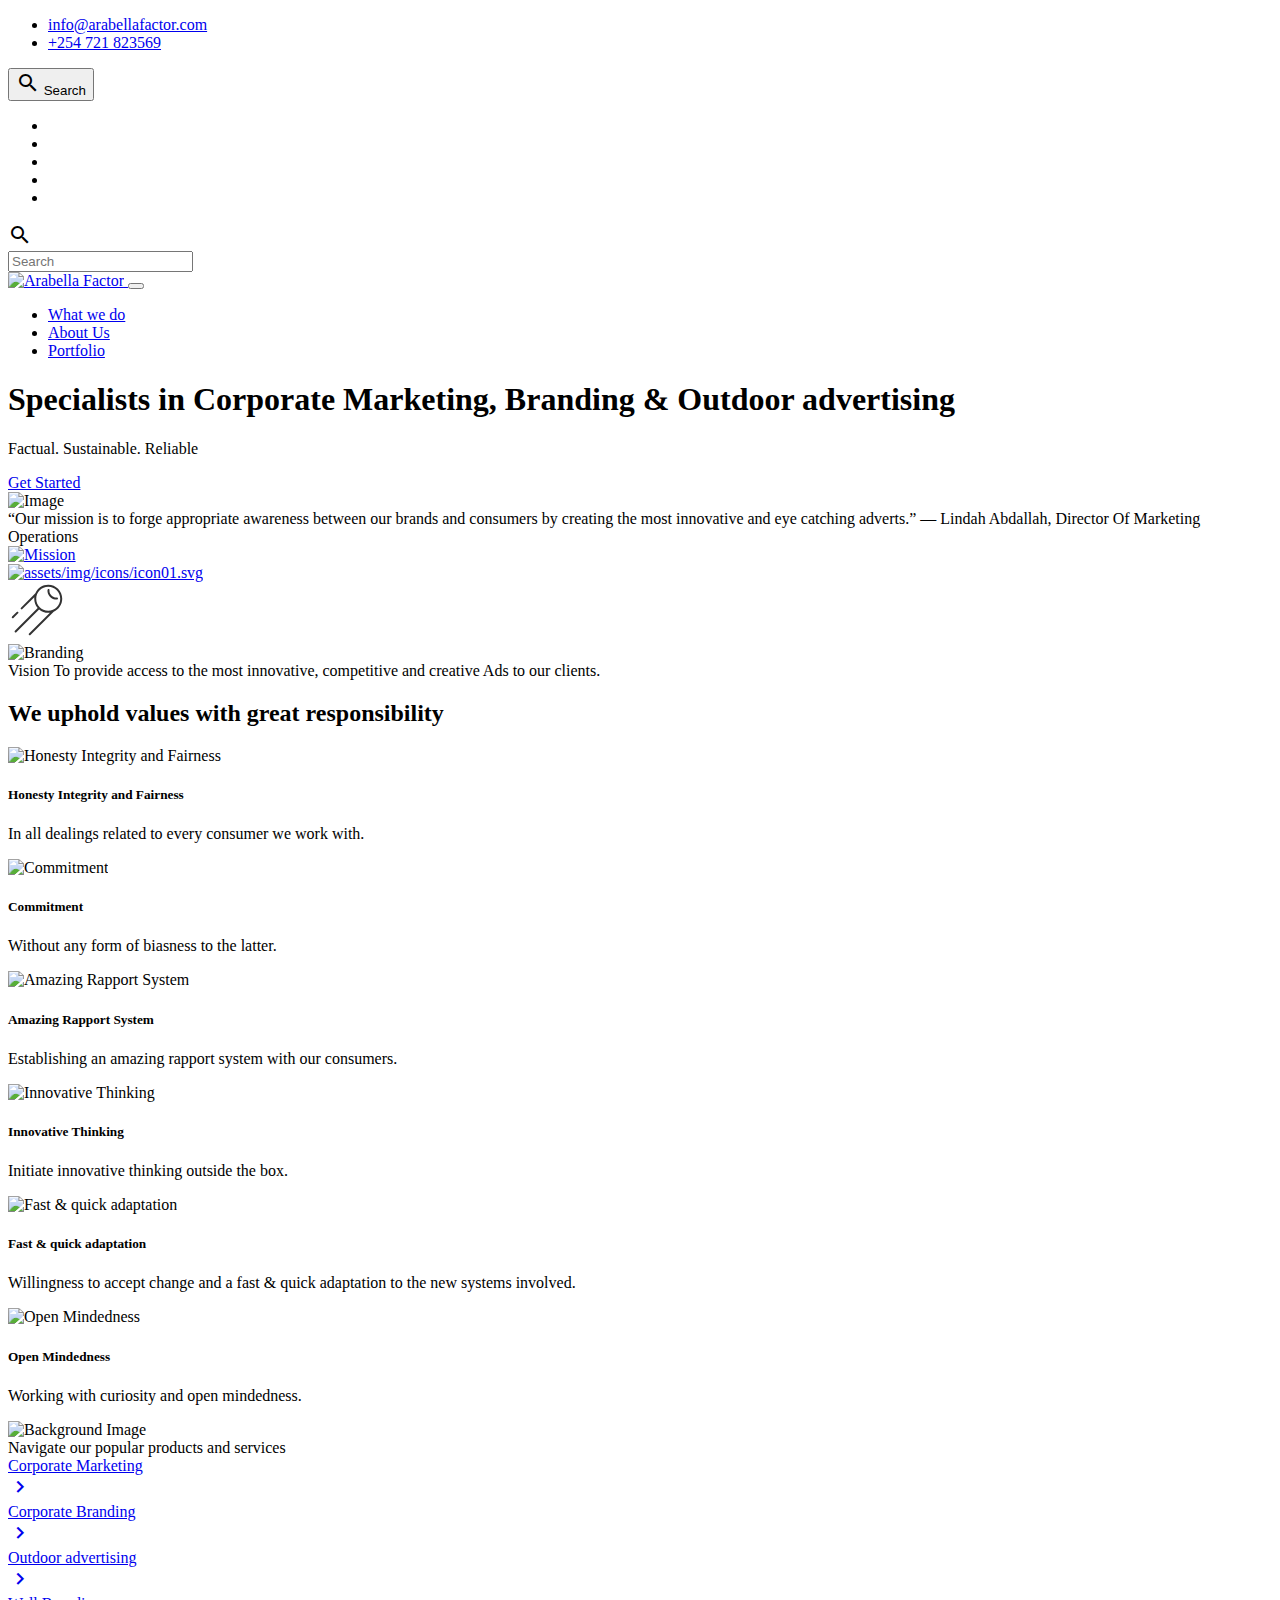
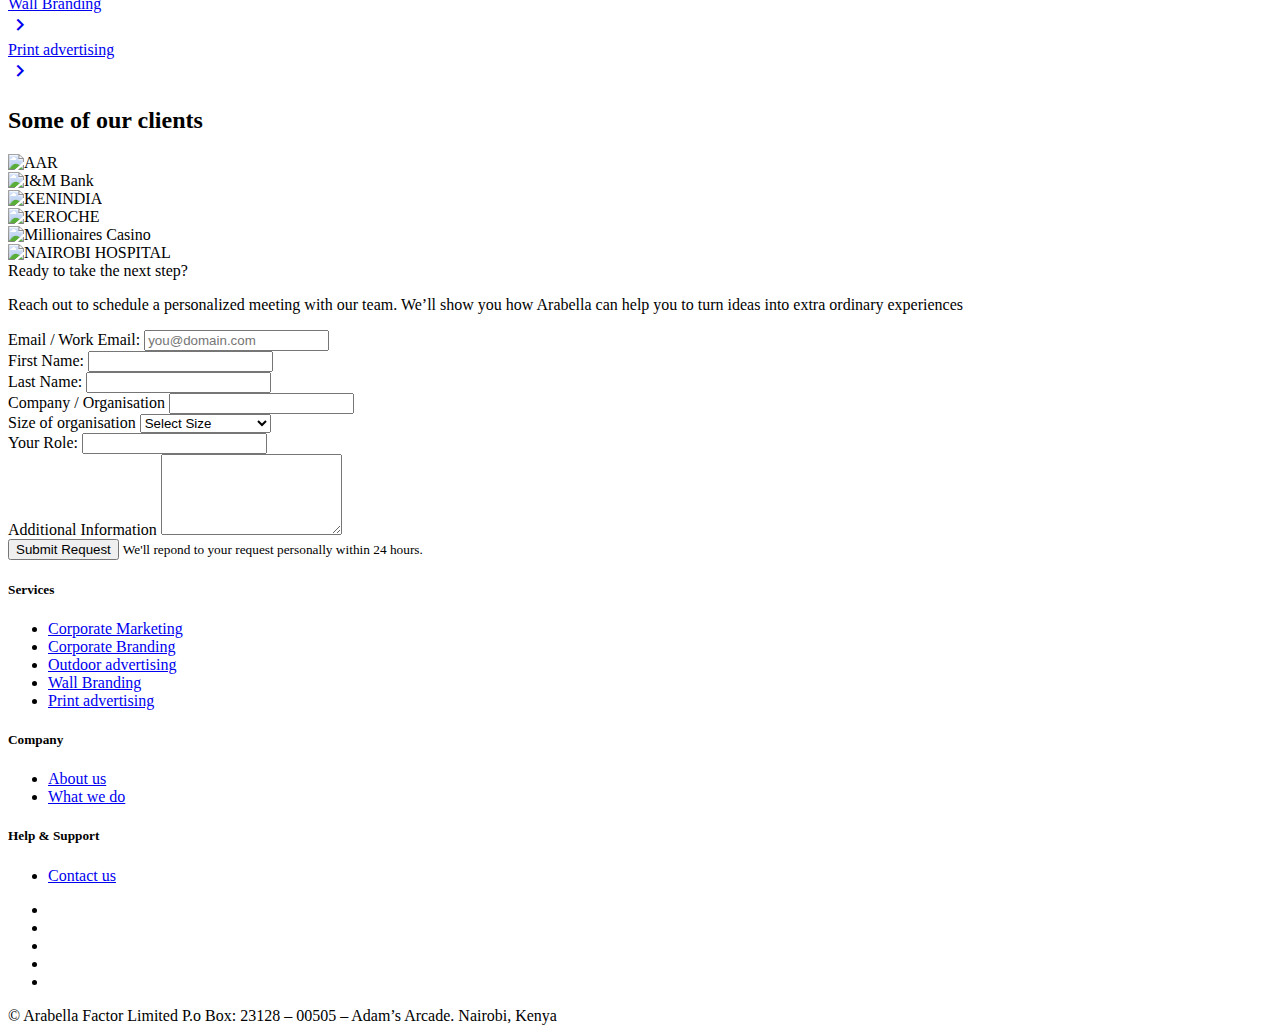
==== index.html @ 02f0a41f "Add files via upload" ====
<!DOCTYPE html>
<html lang="en">
<meta http-equiv="content-type" content="text/html;charset=utf-8" />
<head>

    <!-- Global site tag (gtag.js) - Google Analytics -->
    <script async src="https://www.googletagmanager.com/gtag/js?id=UA-52115242-15"></script>
    <script>
      window.dataLayer = window.dataLayer || [];

      function gtag()
      {
        dataLayer.push(arguments);
      }
      gtag('js', new Date());
      gtag('config', 'UA-52115242-15');
    </script>

    <meta charset="utf-8">
    <title>Arabella Factor Limited</title>
    <meta name="viewport" content="width=device-width, initial-scale=1.0">
    <meta name="description" content="A corporate Bootstrap theme by Medium Rare">
    <link href="https://fonts.googleapis.com/icon?family=Material+Icons" rel="stylesheet">
    <link rel="preconnect" href="https://fonts.googleapis.com">
<link rel="preconnect" href="https://fonts.gstatic.com" crossorigin>
<link href="https://fonts.googleapis.com/css2?family=David+Libre:wght@400;500;700&display=swap" rel="stylesheet">  <link href="assets/css/theme.css" rel="stylesheet" type="text/css" media="all">
    <link href="assets/css/custom.css" rel="stylesheet" type="text/css" media="all">

  </head>
  <body>
    <nav class="navbar navbar-expand-lg navbar-dark bg-dark py-0">
        <div class="container">
          <div class="collapse navbar-collapse navMenu justify-content-between">
            <div class="d-flex justify-content-end justify-content-lg-start pt-1 pt-lg-0">
           
                
              </div>
            </div>
            <div class="py-1 d-flex align-items-center justify-content-end">
              <ul class="navbar-nav d-flex flex-row">
                <li class="nav-item">
                  <a href="#" class="text-small nav-link px-2">info@arabellafactor.com</a>
                </li>
                <li class="nav-item">
                    <a href="#" class="text-small nav-link px-2">+254 721 823569</a>
                  </li>
                
              </ul>
              <button class="btn btn-sm mr-2" data-toggle="collapse" data-target="#searchCollapse"><i class="material-icons">search</i> Search</button>
              <ul class="list-social-links d-flex mb-lg-0">
                <li class="text-white"><a href="#"><i class="socicon-facebook"></i></a></li>
                <li class="text-white"><a href="#"><i class="socicon-twitter"></i></a></li>
                <li class="text-white"><a href="#"><i class="socicon-youtube"></i></a></li>
                <li class="text-white"><a href="#"><i class="socicon-linkedin"></i></a></li>
                <li class="text-white"><a href="#"><i class="socicon-instagram"></i></a></li>
              </ul>
            </div>
          </div>
        </div>
      </nav>
      <div id="searchCollapse" class="bg-dark collapse">
        <div class="container px-3 px-sm-0 px-lg-2">
          <div class="input-group input-group-lg pb-2">
            <div class="input-group-prepend">
              <span class="input-group-text" id="navSearch">
                <i class="material-icons">search</i>
              </span>
            </div>
            <input type="search" class="form-control" placeholder="Search" aria-label="Search">
          </div>
        </div>
      </div>
      <nav class="navbar navbar-expand-lg navbar-light bg-white sticky-top">
        <div class="container">
          <a class="navbar-brand" href="index.html">
            <img alt="Arabella Factor" src="assets/img/logo/logo.jpeg" class="logo">
          </a>
          <button class="navbar-toggler" type="button" data-toggle="collapse" data-target=".navMenu" aria-expanded="false" aria-label="Toggle navigation">
            <span class="navbar-toggler-icon"></span>
          </button>
  
          <div class="collapse navbar-collapse justify-content-end navMenu">
  
            <ul class="navbar-nav">
  
              <li class="nav-item">
                <a class="nav-link h5" href="our-services.html">What we do</a>
              </li>
              <li class="nav-item">
                <a class="nav-link h5" href="about-us.html">About Us</a>
              </li>
              <li class="nav-item">
                <a class="nav-link h5" href="portfolio.html">Portfolio</a>
              </li>
  
            </ul>
          </div>
        </div>
      </nav>
      <section class="front-banner bg-gradient height-lg-80">
      <div class="container">
          <div class="row justify-content-around align-items-center">
            <div class="col-md-6 mb-3 mb-md-0">
              <h1 class="text-white display-3">
                Specialists in Corporate Marketing, Branding & Outdoor
                advertising
              </h1>
              <p class="lead text-white">Factual. Sustainable. Reliable</p>
              <a href="#contact-form" class="btn btn-lg btn-success">Get Started</a>
            </div>
            <div class="col-md-5 col-xl-5">
         
              <img src="assets/img/frontpage/Banner.png" alt="Image" class="pt-md-5 pt-lg-0">
            </div>
          </div>
        </div>
      </section>

      
           
 
        <section>
          <div class="container">
            <div class="row">
              <div class="col align-self-center mb-3 mb-lg-0">
                <div class="pr-lg-4">
                  <span class="d-block h2">&#x201C;Our mission is to forge appropriate awareness between our brands and consumers by creating the most innovative and eye catching adverts.&#x201D;</span>
                  <span>&#x2014; Lindah Abdallah, Director Of Marketing Operations</span>
                </div>
              </div>
              <div class="col-lg-7">
                <div class="row">
                  <div class="col-md-7 d-lg-flex">
        <a href="#" class="card hover-effect">
          <img class="card-img flex-lg-grow-1" src="assets/img/frontpage/stairs.jpg" alt="Mission" />
         
        </a> 
                  </div>
                  <div class="col-md-5 d-md-flex">
                    <div class="row flex-md-fill">
                      <div class="col-6 col-md-12 d-flex">
        <a href="#" class="card text-center hover-effect flex-fill">
            <div class="card-body d-flex flex-column align-items-center justify-content-center py-2">
                <img src="assets/img/icons/gpp_good_black_24dp.svg"  class="icon mt-2 mb-3 icon-lg" alt="assets/img/icons/icon01.svg">
               
            </div>
        </a> 
                      </div>
                      <div class="col-6 col-md-12 d-flex">
        <a href="#" class="card text-center flex-fill bg-dark hover-effect">
            <div class="card-body d-flex flex-column align-items-center justify-content-center py-2">
              <svg width="58" height="58" viewBox="0 0 58 58" fill="none" xmlns="http://www.w3.org/2000/svg" class="icon mt-2 mb-3 icon-lg text-white">
                <path d="M9.18047 22.892L23.5845 8.489C25.7245 3.497 30.6825 -2.13623e-07 36.4575 -2.13623e-07C44.1895 -2.13623e-07 50.4575 6.268 50.4575 14C50.4575 19.775 46.9605 24.734 41.9685 26.873L18.6835 50.161C18.4946 50.3466 18.2405 50.4509 17.9756 50.4515C17.7107 50.452 17.4562 50.3488 17.2665 50.164C17.1728 50.0711 17.0984 49.9606 17.0478 49.8388C16.9971 49.717 16.9712 49.5863 16.9715 49.4544C16.9718 49.3224 16.9983 49.1919 17.0494 49.0703C17.1006 48.9487 17.1754 48.8385 17.2695 48.746L38.1115 27.904C37.5695 27.968 37.0175 28.001 36.4585 28.001C33.0902 28.0058 29.834 26.7913 27.2915 24.582L4.54147 47.332C4.35265 47.5181 4.0984 47.6227 3.83329 47.6235C3.56818 47.6242 3.31334 47.521 3.12347 47.336C3.02982 47.2431 2.95557 47.1325 2.90502 47.0106C2.85446 46.8888 2.82862 46.7581 2.829 46.6262C2.82937 46.4942 2.85594 46.3637 2.90718 46.2421C2.95842 46.1206 3.0333 46.0104 3.12747 45.918L25.8775 23.168C23.6682 20.6255 22.4537 17.3693 22.4585 14.001C22.4585 13.441 22.4915 12.891 22.5555 12.348L10.5955 24.308C10.2125 24.69 9.57447 24.673 9.19547 24.294C9.10203 24.2033 9.02749 24.095 8.97616 23.9754C8.92483 23.8557 8.89774 23.7271 8.89643 23.5969C8.89513 23.4667 8.91965 23.3376 8.96858 23.2169C9.0175 23.0963 9.08986 22.9865 9.18147 22.894L9.18047 22.892ZM0.297471 31.775L4.94447 27.128C5.13329 26.9411 5.38786 26.8357 5.65354 26.8344C5.91922 26.833 6.17482 26.936 6.36547 27.121C6.46019 27.2137 6.53533 27.3244 6.58645 27.4467C6.63757 27.569 6.66362 27.7003 6.66306 27.8328C6.6625 27.9653 6.63534 28.0963 6.58319 28.2182C6.53105 28.34 6.45497 28.4501 6.35947 28.542L1.71247 33.189C1.52352 33.3749 1.26919 33.4794 1.00408 33.48C0.738978 33.4805 0.484213 33.3772 0.294471 33.192C0.200908 33.0992 0.126704 32.9887 0.0761559 32.867C0.0256081 32.7452 -0.000275903 32.6147 3.14633e-06 32.4829C0.000282196 32.3511 0.0267182 32.2206 0.077781 32.0991C0.128844 31.9776 0.203516 31.8674 0.297471 31.775V31.775ZM24.4575 14C24.4575 20.627 29.8305 26 36.4575 26C43.0845 26 48.4575 20.627 48.4575 14C48.4575 7.373 43.0845 2 36.4575 2C29.8305 2 24.4575 7.373 24.4575 14V14ZM35.8005 4.959C35.8323 4.83155 35.8888 4.71161 35.967 4.60603C36.0451 4.50044 36.1433 4.41128 36.2558 4.34363C36.3684 4.27599 36.4932 4.23118 36.6232 4.21177C36.7531 4.19235 36.8855 4.19872 37.013 4.2305C37.1404 4.26228 37.2604 4.31885 37.3659 4.39698C37.4715 4.47512 37.5607 4.57328 37.6283 4.68587C37.696 4.79846 37.7408 4.92328 37.7602 5.05318C37.7796 5.18309 37.7733 5.31555 37.7415 5.443C37.6725 5.718 37.6305 6.276 37.7455 7.013C37.9435 8.276 38.5585 9.534 39.7415 10.716C40.9235 11.899 42.1815 12.514 43.4455 12.712C44.1815 12.827 44.7395 12.785 45.0145 12.716C45.2693 12.6587 45.5365 12.7033 45.7588 12.8404C45.9812 12.9775 46.141 13.1961 46.2043 13.4495C46.2675 13.703 46.2291 13.9711 46.0972 14.1966C45.9653 14.422 45.7504 14.5869 45.4985 14.656C44.9815 14.786 44.1605 14.849 43.1355 14.688C41.4645 14.426 39.8165 13.62 38.3265 12.131C36.8365 10.641 36.0315 8.993 35.7695 7.322C35.6095 6.297 35.6715 5.476 35.8005 4.959V4.959Z" transform="translate(3.77661 2.79907)" fill="#333333" />
              </svg>
            </div>
        </a> 
                      </div>
                    </div>
                  </div>
                </div>
              </div>
            </div>
          </div>
        </section>
        <section class="bg-white">
          <div class="container">
            <div class="row justify-content-around align-items-center">
              <div class="col-sm-6 col-lg-4 mb-3 mb-sm-0">
                <img class="rounded" src="assets/img/frontpage/branding.jpg" alt="Branding">
              </div>
              <div class="col-sm-6 col-lg-5">
                <span class="h2">Vision</span>
                <span class="h2 d-block mt-3 mt-md-4">To provide access to the most innovative, competitive and creative Ads to our clients.</span>
              </div>
            </div>
          </div>
        </section>

        <section>
          <div class="container">
            <div class="row justify-content-center text-center">
              <div class="col-lg-10 col-xl-9">
                <h2 class="mb-3 display-4">
                  We uphold values with great responsibility
                </h2>
              </div>
              <div class="col-12 col-md-4 d-md-flex mb-4 mb-md-0">
                <div class="text-center">
                  <img src="assets/img/icons/recommend_black_24dp.svg" alt="Honesty Integrity and Fairness" class="icon mt-2 mb-3">
                  <div>
                    <h5 class="mb-1 mt-2">Honesty Integrity and Fairness</h5>
                    <p>In all dealings related to every consumer we work with.</p>
                  </div>
                </div>
              </div>
              <div class="col-12 col-md-4 d-md-flex mb-4 mb-md-0">
                <div class="text-center">
                  <img src="assets/img/icons/work_black_24dp.svg" alt="Commitment" class="icon mt-2 mb-3">
                  <div>
                    <h5 class="mb-1 mt-2">Commitment</h5>
                    <p>Without any form of biasness to the latter.</p>
                  </div>
                </div>
              </div>
              <div class="col-12 col-md-4 d-md-flex mb-4 mb-md-0">
                <div class="text-center">
                  <img src="assets/img/icons/gpp_good_black_24dp.svg" alt="Amazing Rapport System" class="icon mt-2 mb-3">
                  <div>
                    <h5 class="mb-1 mt-2">Amazing Rapport System</h5>
                    <p>Establishing an amazing rapport system with our consumers.</p>
        
                  </div>
                </div>
              </div>
              <div class="col-12 col-md-4 d-md-flex mb-4 mb-md-0">
                <div class="text-center">
                  <img src="assets/img/icons/emoji_objects_black_24dp.svg" alt="Innovative Thinking" class="icon mt-2 mb-3">
                  <div>
                    <h5 class="mb-1 mt-2">Innovative Thinking</h5>
                    <p>Initiate innovative thinking outside the box.</p>
        
                  </div>
                </div>
              </div>
              <div class="col-12 col-md-4 d-md-flex mb-4 mb-md-0">
                <div class="text-center">
                  <img src="assets/img/icons/bolt_black_24dp.svg" alt="Fast & quick adaptation" class="icon mt-2 mb-3">
                  <div>
                    <h5 class="mb-1 mt-2">Fast & quick adaptation</h5>
                    <p>Willingness to accept change and a fast & quick adaptation to the new systems involved.</p>
        
                  </div>
                </div>
              </div>
              <div class="col-12 col-md-4 d-md-flex mb-4 mb-md-0">
                <div class="text-center">
                  <img src="assets/img/icons/psychology_black_24dp.svg" alt="Open Mindedness" class="icon mt-2 mb-3">
                  <div>
                    <h5 class="mb-1 mt-2">Open Mindedness</h5>
                    <p>Working with curiosity and open mindedness.</p>
        
                  </div>
                </div>
              </div>
            </div>
          </div>
        </section>

        <section>
          <img class="bg-image" src="assets/img/portfolio/The Standard.jpg" alt="Background Image">
          <div class="container">
            <div class="row">
              <div class="col-lg-4 d-flex mb-3 mb-lg-0">
                <div class="row">
                  <div class="col-md-6 col-lg-12">
                    <span class="h2 d-block mb-lg-3 text-dark">Navigate our popular products and services</span>
                  </div>
                  <div class="d-flex col-md-6 col-lg-12 mb-2 mb-md-0 align-items-end">
                    <div class="list-group flex-fill"> <a href="our-services.html#corporate-marketing" class="list-group-item list-group-item-action d-flex justify-content-between align-items-center mb-lg-0">
                <div class="d-flex align-items-center">
                    <span class="mb-0 text-dark py-1 font-weight-bold">Corporate Marketing</span>
                </div>
                <i class="material-icons d-block">keyboard_arrow_right</i>
            </a>
         <a href="our-services.html#corporate-branding" class="list-group-item list-group-item-action d-flex justify-content-between align-items-center mb-lg-0">
                <div class="d-flex align-items-center">
                    <span class="mb-0 text-dark py-1 font-weight-bold">Corporate Branding</span>
                </div>
                <i class="material-icons d-block">keyboard_arrow_right</i>
            </a>
         <a href="our-services.html#outside-advertising" class="list-group-item list-group-item-action d-flex justify-content-between align-items-center mb-lg-0">
                <div class="d-flex align-items-center">
                    <span class="mb-0 text-dark py-1 font-weight-bold">Outdoor advertising </span>
                </div>
                <i class="material-icons d-block">keyboard_arrow_right</i>
            </a>
         <a href="our-services.html#wall-branding" class="list-group-item list-group-item-action d-flex justify-content-between align-items-center mb-lg-0">
                <div class="d-flex align-items-center">
                    <span class="mb-0 text-dark py-1 font-weight-bold">Wall Branding</span>
                </div>
                <i class="material-icons d-block">keyboard_arrow_right</i>
            </a>
         <a href="print-advertising" class="list-group-item list-group-item-action d-flex justify-content-between align-items-center mb-lg-0">
                <div class="d-flex align-items-center">
                    <span class="mb-0 text-dark py-1 font-weight-bold">Print advertising</span>
                </div>
                <i class="material-icons d-block">keyboard_arrow_right</i>
            </a>
        
                    </div>
                  </div>
                </div>
              </div>
            </div>
          </div>
        </section>

        <section class="bg-white">
      <div class="container">
        <div class="row mb-4 text-center">
          <div class="col">
            <h2 class="d-block">Some of our clients</h2>
          </div>
        </div>
        <div class="row">
          <div class="col-6 col-lg col-md-2 mb-4 mb-sm-0 d-flex justify-content-center">
          <img class="icon icon-lg-r text-dark" src="assets/img/frontpage/client-logos/AAR HOSPITAL LOGO.png" alt="AAR">
          </div>
          <div class="col-6 col-lg col-md-2 mb-4 mb-sm-0 d-flex justify-content-center">
            <img class="icon icon-lg-r text-dark" src="assets/img/frontpage/client-logos/i&m.png" alt="I&M Bank">

          </div>
          <div class="col-6 col-lg col-md-2 mb-4 mb-sm-0 d-flex justify-content-center">
            <img class="icon icon-lg-r text-dark" src="assets/img/frontpage/client-logos/KENINDIA LOGO 2021 2.png" alt="KENINDIA">

          </div>
          <div class="col-6 col-lg col-md-2 mb-4 mb-sm-0 d-flex justify-content-center">
            <img class="icon icon-lg-r text-dark" src="assets/img/frontpage/client-logos/KEROCHE  LOGO.png" alt="KEROCHE">

          </div>
          <div class="col-6 col-lg col-md-2 mb-4 mb-sm-0 d-flex justify-content-center">
            <img class="icon icon-lg-r text-dark" src="assets/img/frontpage/client-logos/Millionaire’s casino.jpeg" alt="Millionaires Casino">

          </div>
          <div class="col-6 col-lg col-md-2 mb-4 mb-sm-0 d-flex justify-content-center">
            <img class="icon icon-lg-r text-dark" src="assets/img/frontpage/client-logos/NAIROBI HOSPITAL LOGO.png" alt="NAIROBI HOSPITAL">

          </div>
        </div>

      </div>
    </section>
    <section id="contact-form">
      <div class="container">
        <div class="row mb-4 text-center">
          <div class="col">
            <span class="h2">Ready to take the next step?</span>
            <p class="lead">Reach out to schedule a personalized meeting with our team. We’ll show you how Arabella can help you to turn ideas into extra ordinary experiences</p>
          </div>
        </div>
        <div class="row justify-content-center">
          <div class="col-xl-7 col-lg-8">
            <form>
              <div class="row">
                <div class="col">
                  <div class="form-group">
                    <label for="rich-form-1-email">Email / Work Email:</label>
                    <input id="rich-form-1-email" type="email" class="form-control" placeholder="you@domain.com" name="email">
                  </div>
                </div>
              </div>
              <div class="row">
                <div class="col-sm-6">
                  <div class="form-group">
                    <label for="rich-form-1-first">First Name:</label>
                    <input id="rich-form-1-first" type="text" class="form-control" name="first-name">
                  </div>
                </div>
                <div class="col-sm-6">
                  <div class="form-group">
                    <label for="rich-form-1-last">Last Name:</label>
                    <input id="rich-form-1-last" type="text" class="form-control" name="last-name">
                  </div>
                </div>
              </div>
              <div class="row">
                <div class="col">
                  <div class="form-group">
                    <label for="rich-form-1-org">Company / Organisation</label>
                    <input class="form-control" id="rich-form-1-org" type="text" name="org">
                  </div>
                </div>
              </div>
              <div class="row">
                <div class="col-sm-6">
                  <div class="form-group">
                    <label for="rich-form-1-select">Size of organisation</label>
                    <select class="custom-select form-control" id="rich-form-1-select">
                      <option selected>Select Size</option>
                      <option value="1">0 - 10 Members</option>
                      <option value="2">10 - 100 Members</option>
                      <option value="3">100+ Members</option>
                    </select>
                  </div>
                </div>
                <div class="col-sm-6">
                  <div class="form-group">
                    <label for="rich-form-1-role">Your Role:</label>
                    <input id="rich-form-1-role" name="role" type="text" class="form-control">
                  </div>
                </div>
              </div>
              <div class="row">
                <div class="col">
                  <div class="form-group">
                    <label for="rich-form-1-text">Additional Information</label>
                    <textarea name="text" id="rich-form-1-text" rows="5" class="form-control"></textarea>
                  </div>
                </div>
              </div>
              <div class="row">
                <div class="col">
                  <button class="btn btn-success btn-lg btn-block mb-1" type="submit">Submit Request</button>
                  <small>We&apos;ll repond to your request personally within 24 hours.</small>
                </div>
              </div>
            </form>
          </div>
        </div>
      </div>
    </section>
    
    <footer class="spacer-y-3 bg-dark-shade">
      <div class="container">
        <div class="row">
              
          <div class="col-6 col-md-3 mb-3 mb-md-0">
            
            <h5 class="text-white">Services</h5>
            <ul class="list-unstyled">
              <li class="py-0 py-md-1"><a href="our-services.html#corporate-marketing" class="text-white">Corporate Marketing</a>
              </li>
              <li class="py-0 py-md-1"><a href="our-services.html#corporate-branding" class="text-white">Corporate Branding</a>
              </li>
              <li class="py-0 py-md-1"><a href="our-services.html#outdoor-advertising" class="text-white">Outdoor advertising</a>
              </li>
              <li class="py-0 py-md-1"><a href="our-services.html#wall-branding" class="text-white">Wall Branding</a>
              </li>
              <li class="py-0 py-md-1"><a href="our-services.html#print-advertising" class="text-white">Print advertising</a>
              </li>
            </ul>
          </div>
          <div class="col-6 col-md-3 mb-3 mb-md-0">
            <h5 class="text-white">Company</h5>
            <ul class="list-unstyled">
              <li class="py-0 py-md-1"><a href="about-us.html" class="text-white">About us</a>
              </li>
              <li class="py-0 py-md-1"><a href="our-services.html" class="text-white">What we do</a>
              </li>
             
            </ul>
          </div>
          <div class="col-12 col-md-3 mb-3 mb-md-0">
            <h5 class="text-white">Help &amp; Support</h5>
            <ul class="list-unstyled">
              <li class="py-0 py-md-1"><a href="#contact-form" class="text-white">Contact us</a>
              </li>
             </ul>
          </div>
          <div class="col-12 col-md-3">
            
            <ul class="list-social-links">
              <li class="text-white"><a href="#"><i class="socicon-facebook"></i></a>
              </li>
              <li class="text-white"><a href="#"><i class="socicon-twitter"></i></a>
              </li>
              <li class="text-white"><a href="#"><i class="socicon-youtube"></i></a>
              </li>
              <li class="text-white"><a href="#"><i class="socicon-linkedin"></i></a>
              </li>
              <li class="text-white"><a href="#"><i class="socicon-instagram"></i></a>
              </li>
            </ul>
          </div>
        </div>
        <div class="row mt-3 mt-md-4">
          <div class="col">
            <span class="text-small text-white opacity-50">&copy; Arabella Factor Limited P.o Box: 23128 – 00505 – Adam’s Arcade.
              Nairobi, Kenya
              </span>
          </div>
        </div>

      </div>
    </footer>
    <script type="text/javascript" src="assets/js/jquery-3.2.1.min.js"></script>
    <script type="text/javascript" src="assets/js/popper.min.js"></script>
    <script type="text/javascript" src="assets/js/prism.min.js"></script>
    <script type="text/javascript" src="assets/js/smooth-scroll.polyfills.min.js"></script>
    <script type="text/javascript" src="assets/js/scrollMonitor.js"></script>
    <script type="text/javascript" src="assets/js/bootstrap.min.js"></script>
    <script type="text/javascript" src="assets/js/clipboard.min.js"></script>
    <script type="text/javascript" src="assets/js/jquery.countdown.min.js"></script>
    <script type="text/javascript" src="assets/js/flickity.pkgd.min.js"></script>
    <script type="text/javascript" src="assets/js/isotope.pkgd.min.js"></script>
    <script type="text/javascript" src="assets/js/jquery.smartWizard.js"></script>
    <script type="text/javascript" src="assets/js/jquery.fancybox.min.js"></script>
    <script type="text/javascript" src="assets/js/zoom-vanilla.min.js"></script>
    <script type="text/javascript" src="assets/js/theme.js"></script>
    </body>
    </html>
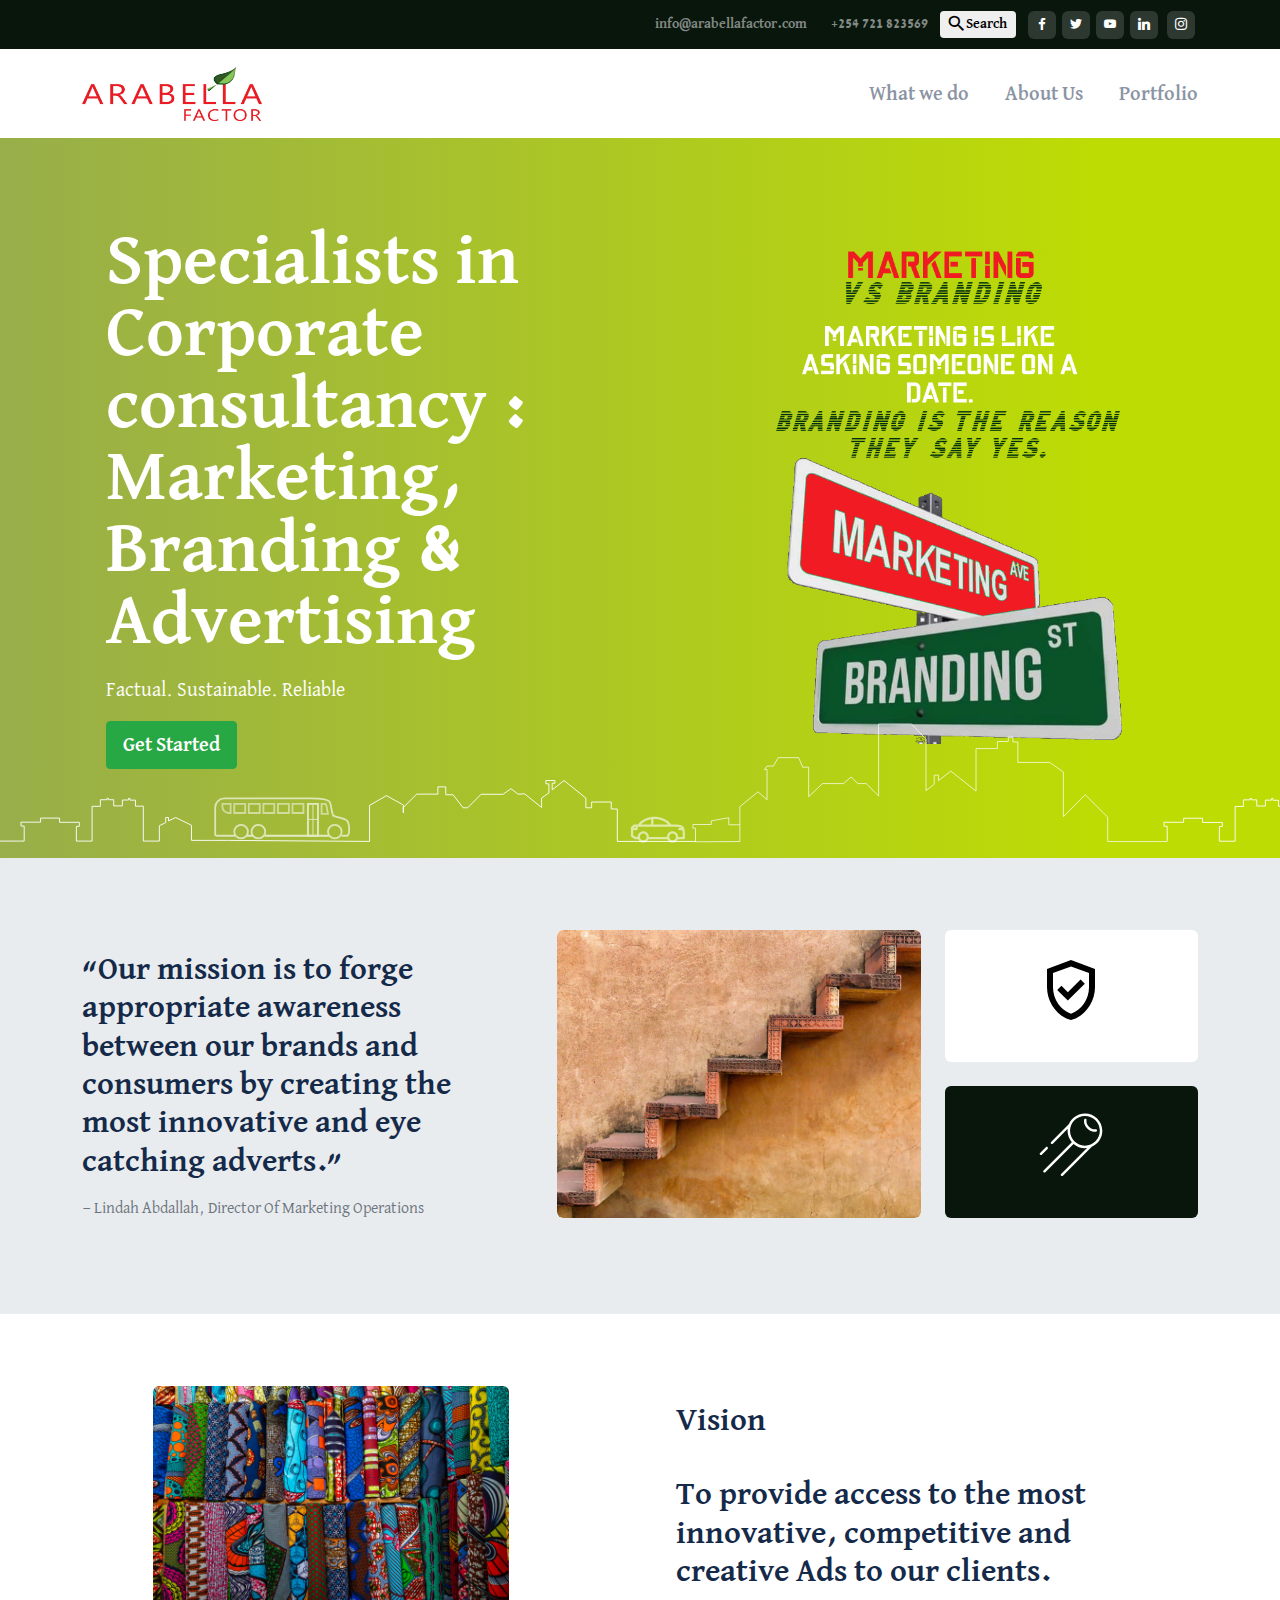
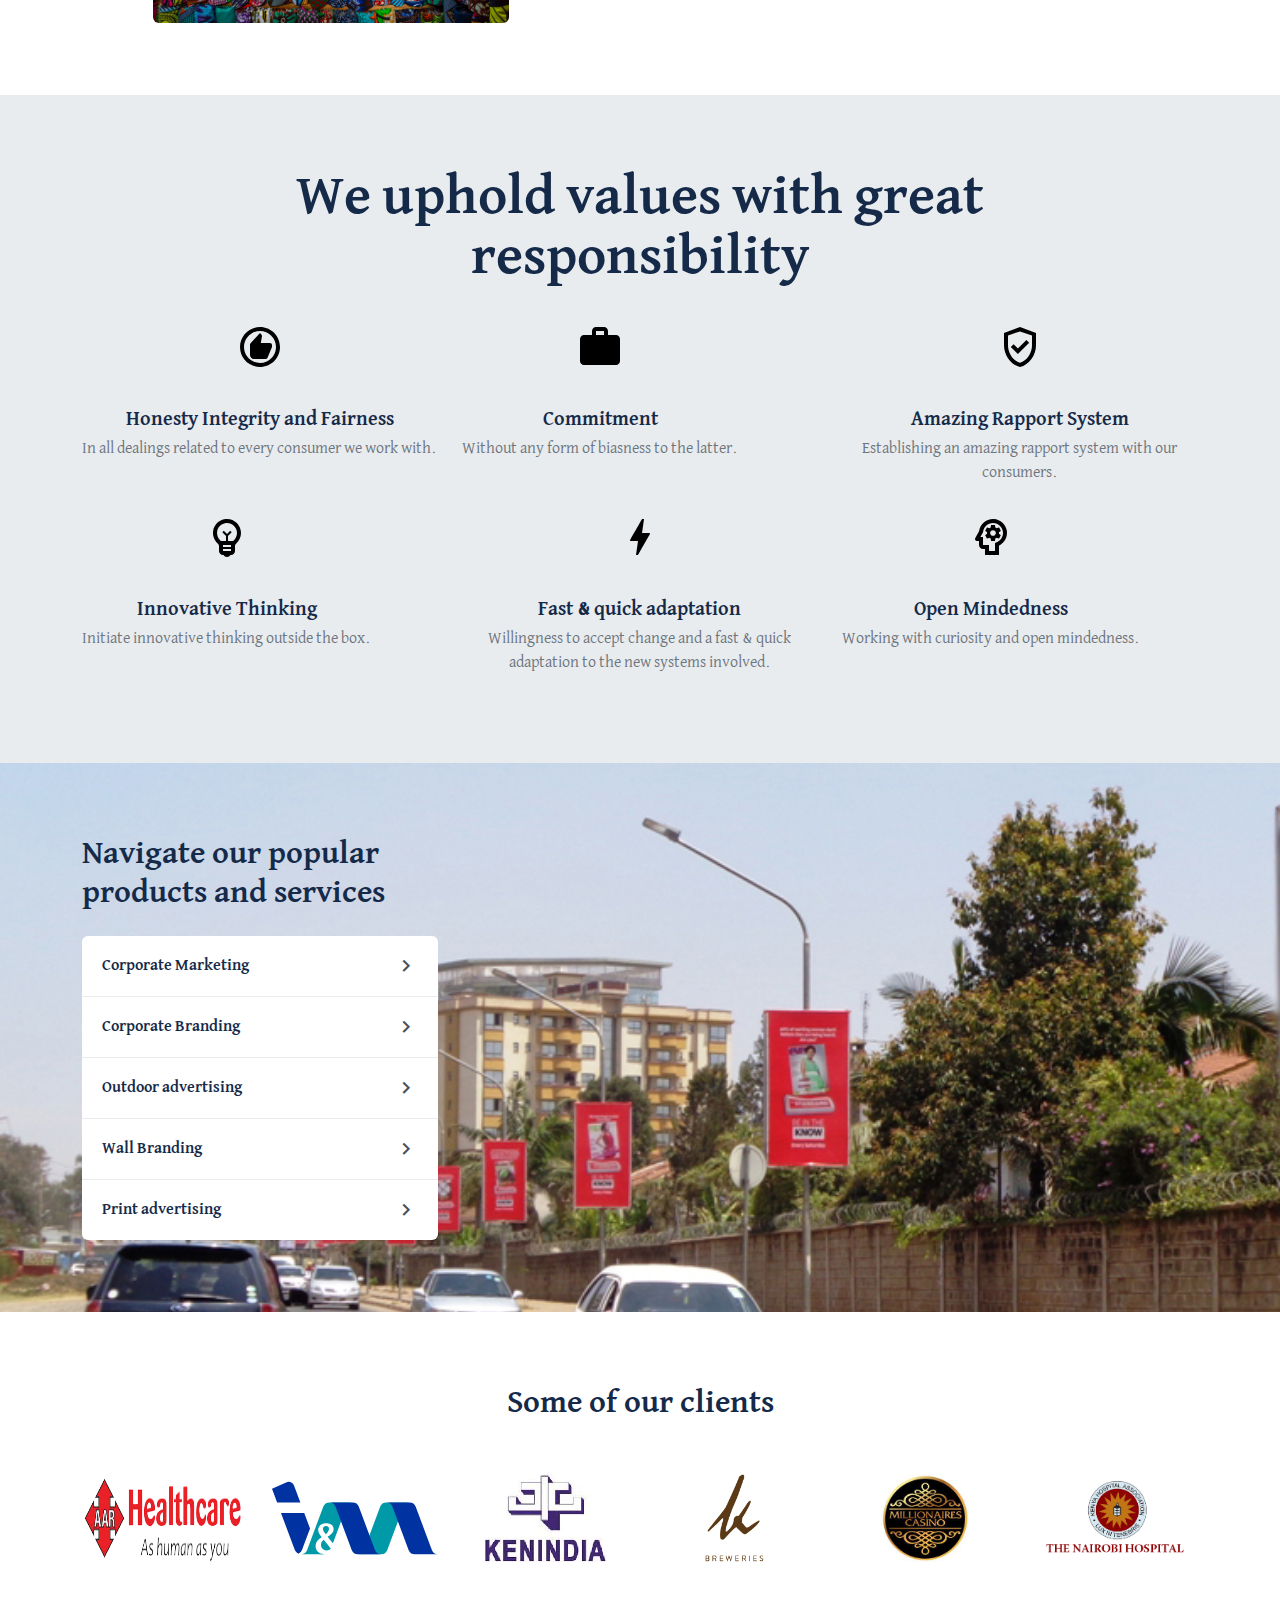
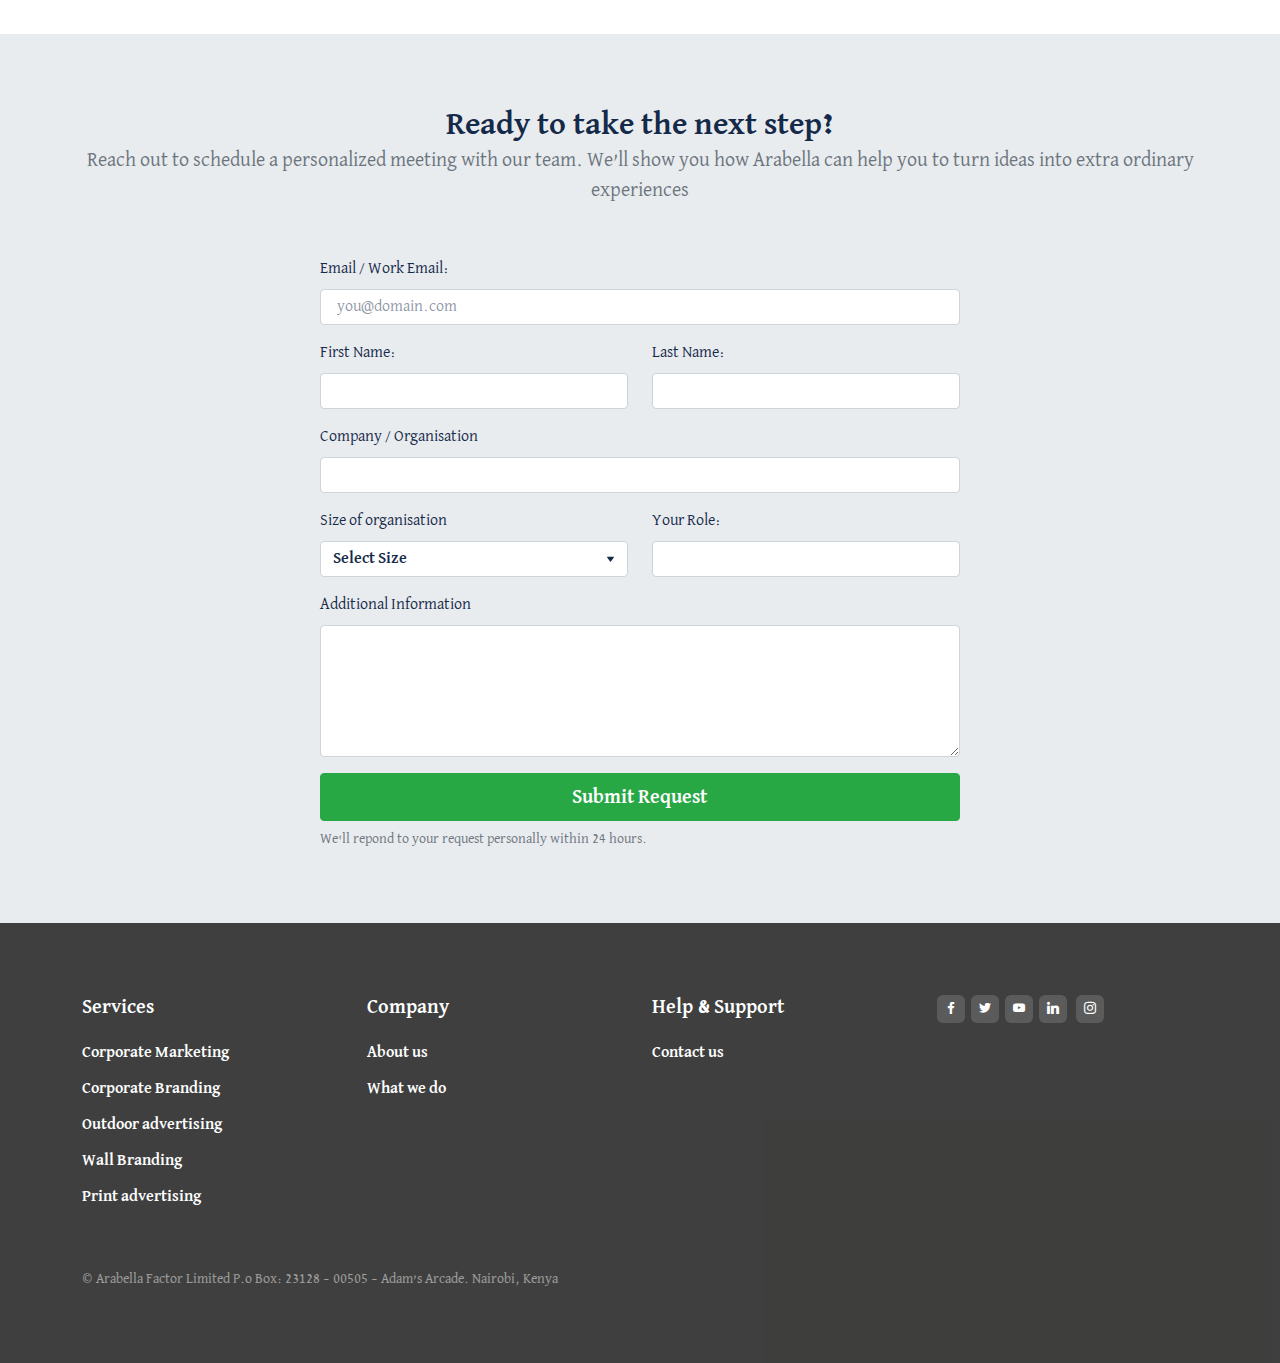
==== commit 110f4fd2: "Update on Design" ====
--- a/index.html
+++ b/index.html
@@ -103,8 +103,9 @@
           <div class="row justify-content-around align-items-center">
             <div class="col-md-6 mb-3 mb-md-0">
               <h1 class="text-white display-3">
-                Specialists in Corporate Marketing, Branding & Outdoor
-                advertising
+                Specialists in 
+                Corporate consultancy :
+                Marketing, Branding & Advertising
               </h1>
               <p class="lead text-white">Factual. Sustainable. Reliable</p>
               <a href="#contact-form" class="btn btn-lg btn-success">Get Started</a>
@@ -308,7 +309,7 @@
           <img class="icon icon-lg-r text-dark" src="assets/img/frontpage/client-logos/AAR HOSPITAL LOGO.png" alt="AAR">
           </div>
           <div class="col-6 col-lg col-md-2 mb-4 mb-sm-0 d-flex justify-content-center">
-            <img class="icon icon-lg-r text-dark" src="assets/img/frontpage/client-logos/i&m.png" alt="I&M Bank">
+            <img class="icon icon-lg-r text-dark" src="assets/img/frontpage/client-logos/i&mlogo_rebrand.svg" alt="I&M Bank">
 
           </div>
           <div class="col-6 col-lg col-md-2 mb-4 mb-sm-0 d-flex justify-content-center">
--- a/assets/css/custom.css
+++ b/assets/css/custom.css
@@ -0,0 +1,20 @@
+/**Custom code**/
+.front-banner {
+    position: relative;
+  }
+  .front-banner:after {
+    content: "";
+    position: absolute;
+    bottom: 0;
+    left: -15px;
+    right: -15px;
+    top: 0;
+    background: url("../img/frontpage/cityscape.svg") center bottom 15px no-repeat;
+    background-size: 100% auto;
+    pointer-events: none;
+  }
+
+  .footer-logo{
+    width: 180px;
+    height: 55px;
+  }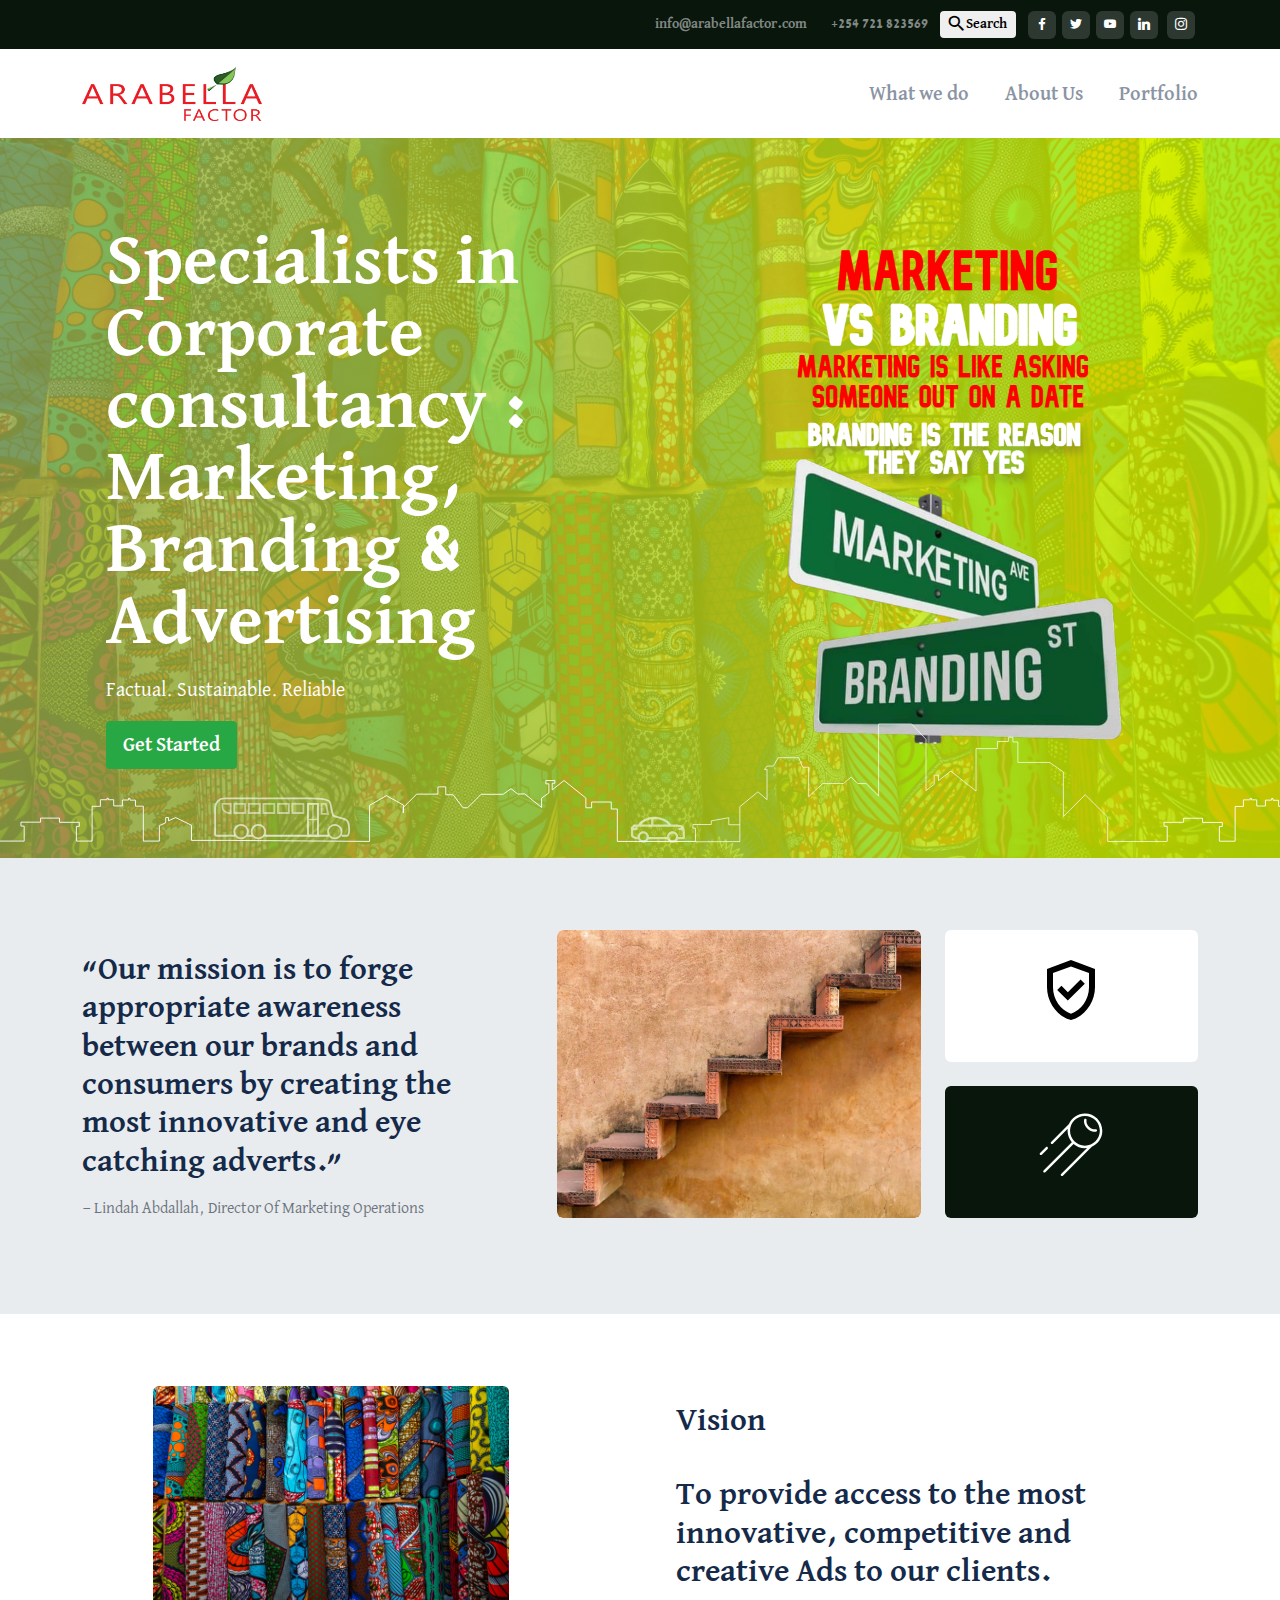
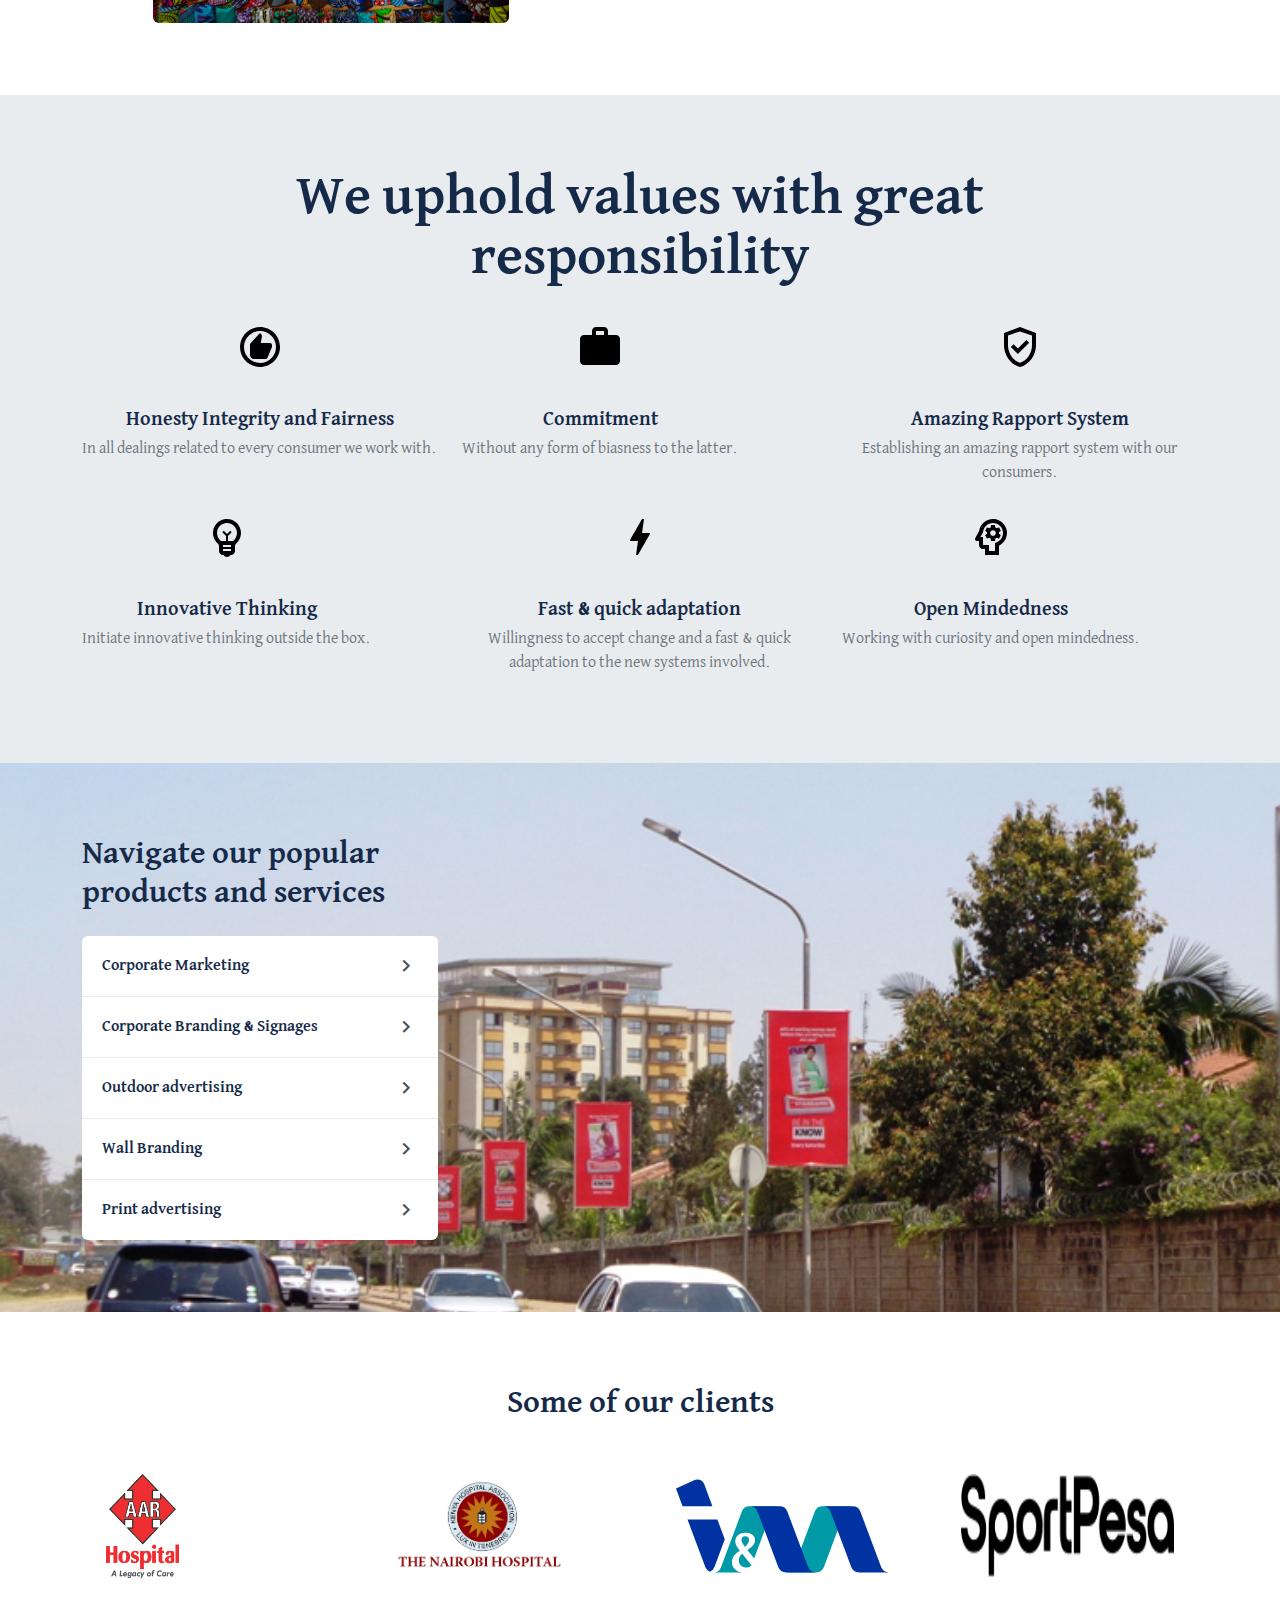
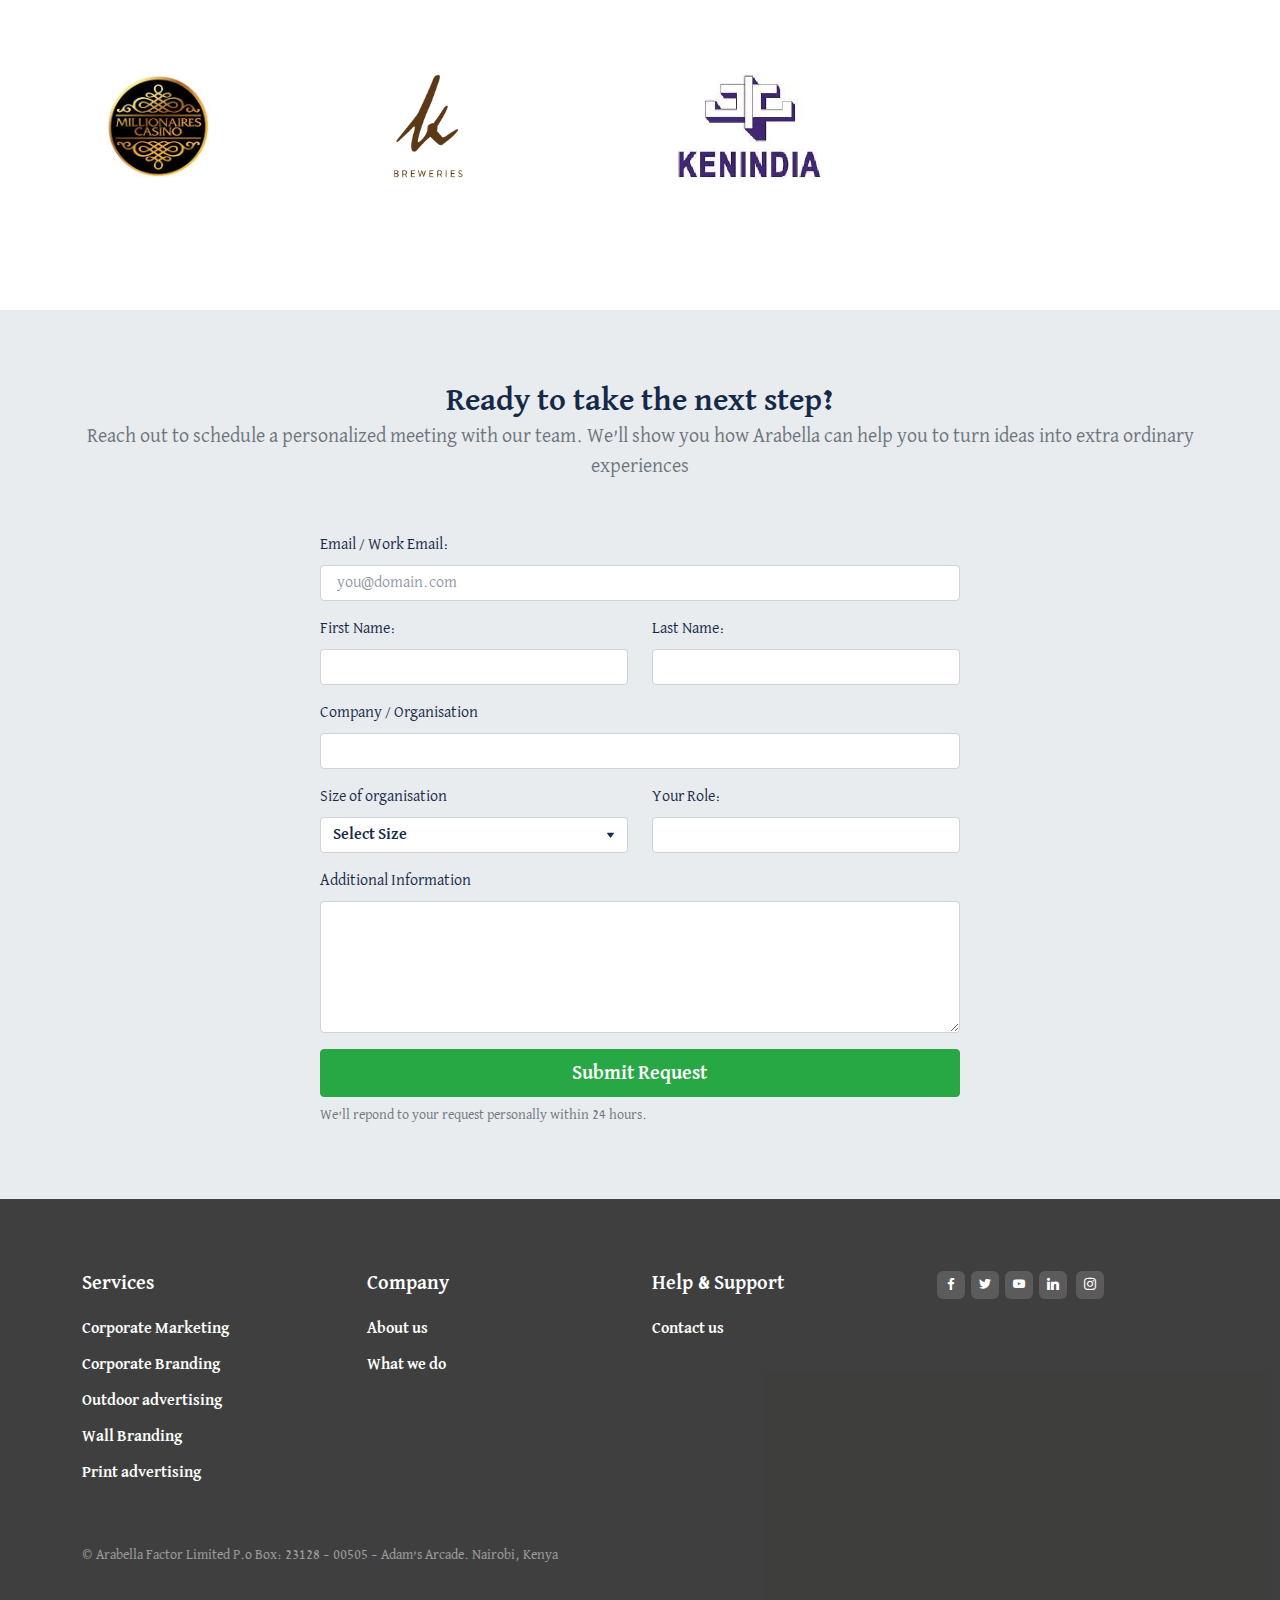
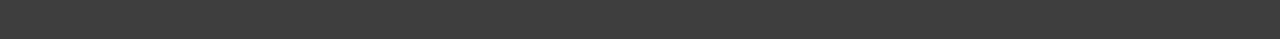
==== commit 705186a1: "Update Changes 2" ====
--- a/index.html
+++ b/index.html
@@ -98,7 +98,8 @@
           </div>
         </div>
       </nav>
-      <section class="front-banner bg-gradient height-lg-80">
+      <section class="front-banner bg-gradient-1 bg-dark height-lg-80">
+        <img src="assets/img/frontpage/branding.jpg" alt="bg" class="bg-image opacity-20">
       <div class="container">
           <div class="row justify-content-around align-items-center">
             <div class="col-md-6 mb-3 mb-md-0">
@@ -112,15 +113,11 @@
             </div>
             <div class="col-md-5 col-xl-5">
          
-              <img src="assets/img/frontpage/Banner.png" alt="Image" class="pt-md-5 pt-lg-0">
+              <img src="assets/img/frontpage/mvb.png" alt="Image" class="pt-md-5 pt-lg-0">
             </div>
           </div>
         </div>
       </section>
-
-      
-           
- 
         <section>
           <div class="container">
             <div class="row">
@@ -266,7 +263,7 @@
             </a>
          <a href="our-services.html#corporate-branding" class="list-group-item list-group-item-action d-flex justify-content-between align-items-center mb-lg-0">
                 <div class="d-flex align-items-center">
-                    <span class="mb-0 text-dark py-1 font-weight-bold">Corporate Branding</span>
+                    <span class="mb-0 text-dark py-1 font-weight-bold">Corporate Branding & Signages</span>
                 </div>
                 <i class="material-icons d-block">keyboard_arrow_right</i>
             </a>
@@ -296,40 +293,73 @@
             </div>
           </div>
         </section>
-
+        
         <section class="bg-white">
       <div class="container">
-        <div class="row mb-4 text-center">
+        <div class="row text-center">
           <div class="col">
             <h2 class="d-block">Some of our clients</h2>
           </div>
         </div>
-        <div class="row">
-          <div class="col-6 col-lg col-md-2 mb-4 mb-sm-0 d-flex justify-content-center">
-          <img class="icon icon-lg-r text-dark" src="assets/img/frontpage/client-logos/AAR HOSPITAL LOGO.png" alt="AAR">
-          </div>
-          <div class="col-6 col-lg col-md-2 mb-4 mb-sm-0 d-flex justify-content-center">
-            <img class="icon icon-lg-r text-dark" src="assets/img/frontpage/client-logos/i&mlogo_rebrand.svg" alt="I&M Bank">
-
-          </div>
-          <div class="col-6 col-lg col-md-2 mb-4 mb-sm-0 d-flex justify-content-center">
-            <img class="icon icon-lg-r text-dark" src="assets/img/frontpage/client-logos/KENINDIA LOGO 2021 2.png" alt="KENINDIA">
-
-          </div>
-          <div class="col-6 col-lg col-md-2 mb-4 mb-sm-0 d-flex justify-content-center">
-            <img class="icon icon-lg-r text-dark" src="assets/img/frontpage/client-logos/KEROCHE  LOGO.png" alt="KEROCHE">
-
-          </div>
-          <div class="col-6 col-lg col-md-2 mb-4 mb-sm-0 d-flex justify-content-center">
-            <img class="icon icon-lg-r text-dark" src="assets/img/frontpage/client-logos/Millionaire’s casino.jpeg" alt="Millionaires Casino">
-
-          </div>
-          <div class="col-6 col-lg col-md-2 mb-4 mb-sm-0 d-flex justify-content-center">
-            <img class="icon icon-lg-r text-dark" src="assets/img/frontpage/client-logos/NAIROBI HOSPITAL LOGO.png" alt="NAIROBI HOSPITAL">
-
-          </div>
-        </div>
-
+          <div class="row">
+            <div class="col-12 col-md-3 d-md-flex">
+              <div class="text-center card">
+                <div class="card-body py-4">
+                  <img class="icon icon-lg-r text-dark" src="assets/img/frontpage/client-logos/AAR HOSPITAL LOGO.png" alt="AAR HOSPITAL">
+
+                </div>
+              </div>
+            </div>
+            <div class="col-12 col-md-3 d-md-flex">
+              <div class="text-center card">
+                <div class="card-body py-4">
+                  <img class="icon icon-lg-r text-dark" src="assets/img/frontpage/client-logos/NAIROBI HOSPITAL LOGO.png" alt="NAIROBI HOSPITAL">
+
+                </div>
+              </div>
+            </div>
+            <div class="col-12 col-md-3 d-md-flex">
+              <div class="text-center card">
+                <div class="card-body py-4">
+                  <img class="icon icon-lg-r text-dark" src="assets/img/frontpage/client-logos/i&mlogo_rebrand.svg" alt="I&M Bank">
+
+               
+                </div>
+              </div>
+            </div>
+            <div class="col-12 col-md-3 d-md-flex">
+              <div class="text-center card">
+                <div class="card-body py-4">
+                  <img class="icon icon-lg-r text-dark" src="assets/img/frontpage/client-logos/sportpesa_logo.png" alt="SportPesa">
+                </div>
+              </div>
+            </div>
+            <div class="col-12 col-md-3 d-md-flex">
+              <div class="text-center card">
+                <div class="card-body py-4">
+                  <img class="icon icon-lg-r text-dark" src="assets/img/frontpage/client-logos/Millionaire’s casino.jpeg" alt="Millionaires Casino">
+
+               
+                </div>
+              </div>
+            </div>
+            <div class="col-12 col-md-3 d-md-flex">
+              <div class="text-center card">
+                <div class="card-body py-4">
+                  <img class="icon icon-lg-r text-dark" src="assets/img/frontpage/client-logos/KEROCHE  LOGO.png" alt="KEROCHE">
+
+                  
+                </div>
+              </div>
+            </div>
+            <div class="col-12 col-md-3 d-md-flex">
+              <div class="text-center card">
+                <div class="card-body py-4">
+                  <img class="icon icon-lg-r text-dark" src="assets/img/frontpage/client-logos/KENINDIA LOGO 2021 2.png" alt="KENINDIA">
+                </div>
+              </div>
+            </div>
+          </div>
       </div>
     </section>
     <section id="contact-form">
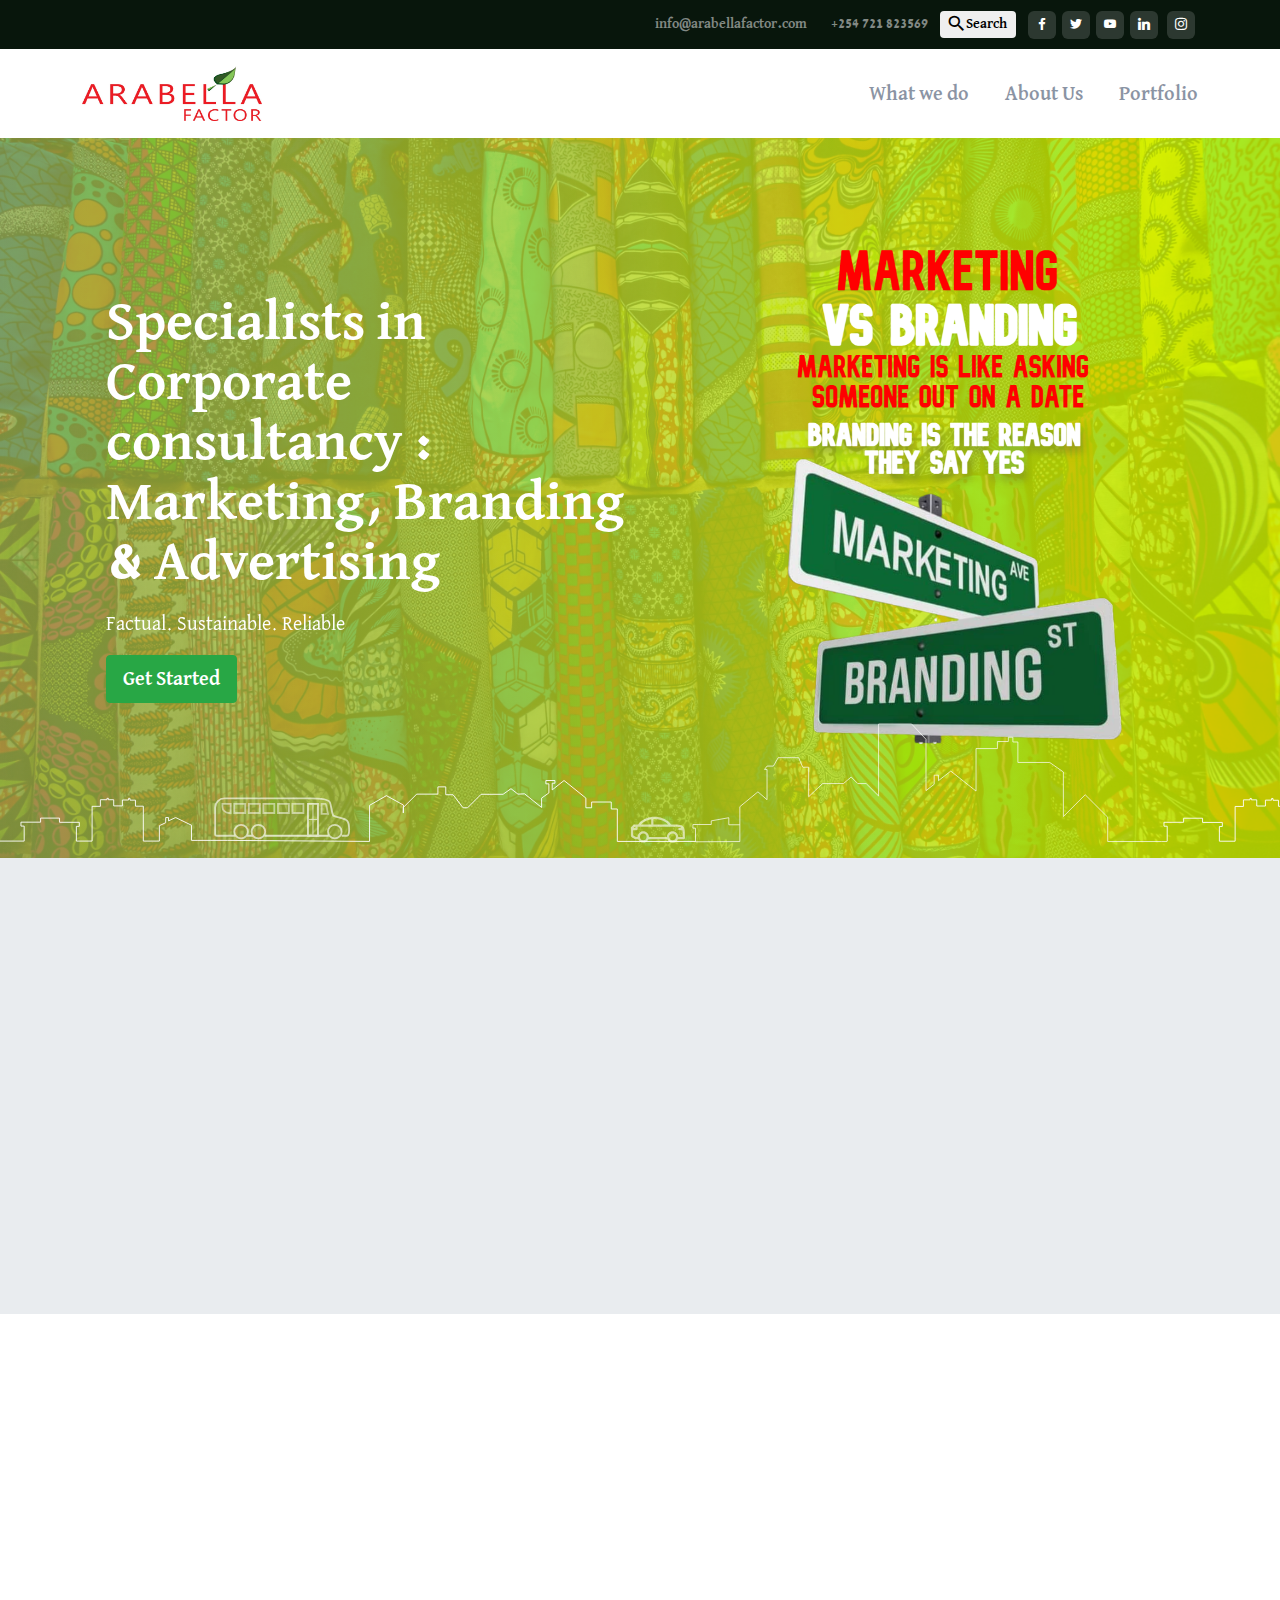
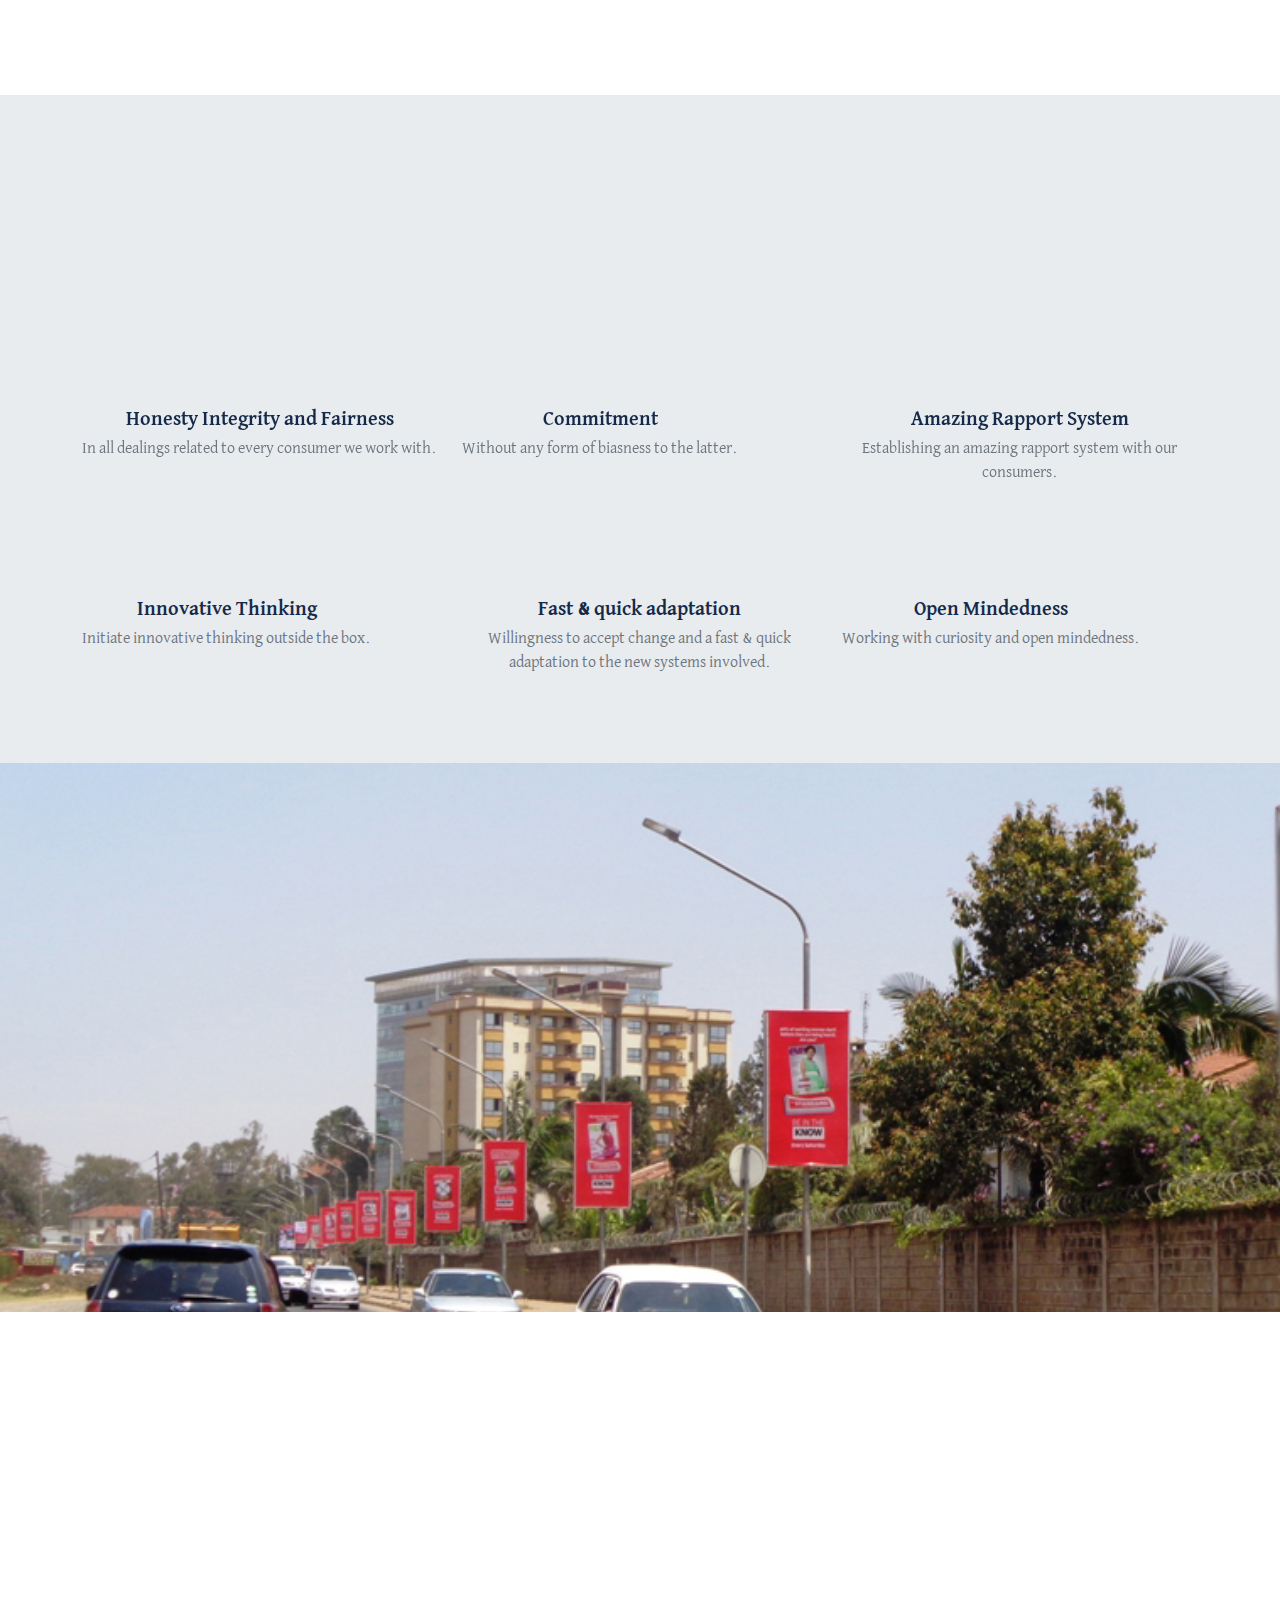
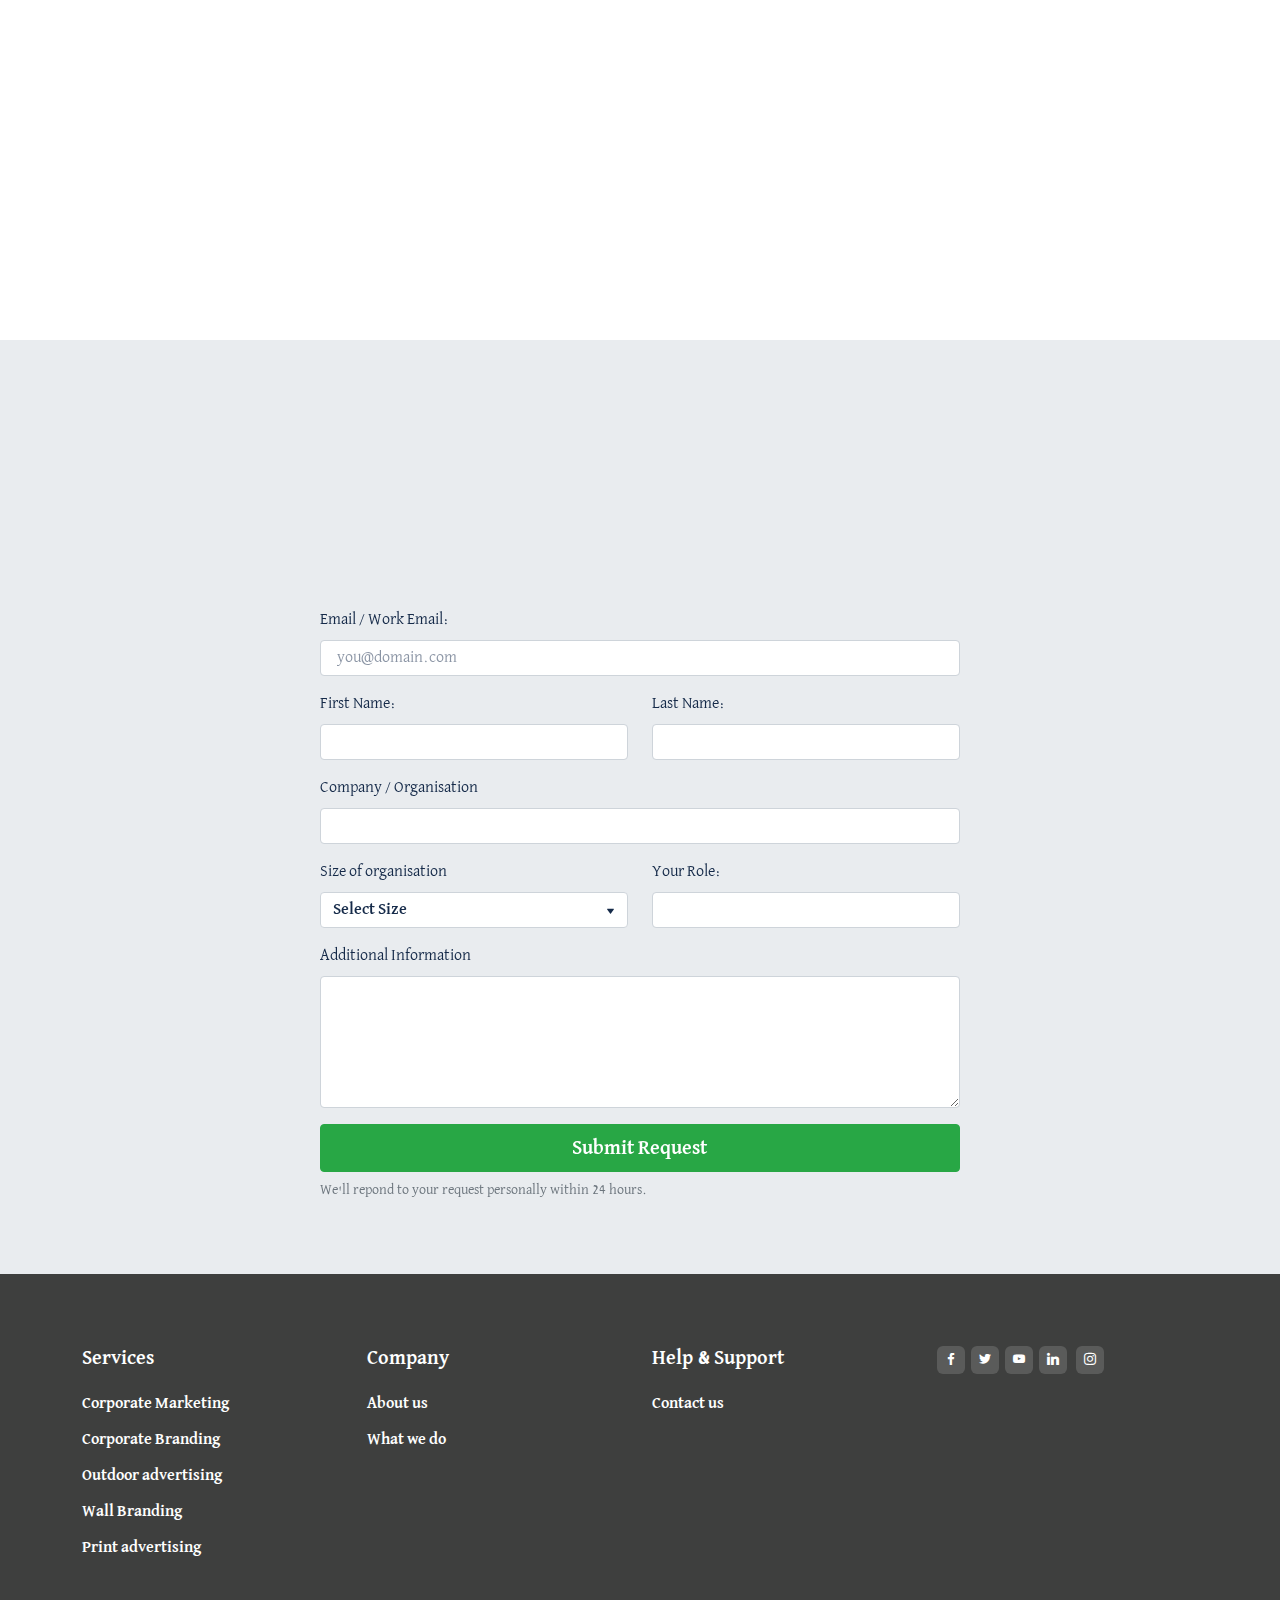
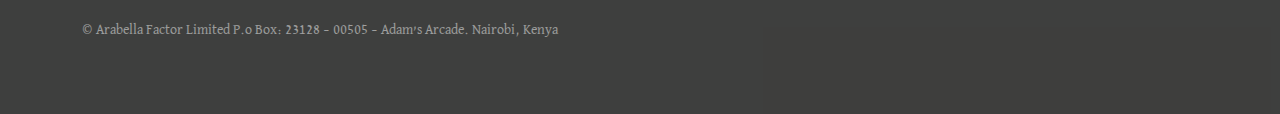
==== commit 79a5dea1: "Added Scroll Reveal animation library" ====
--- a/index.html
+++ b/index.html
@@ -26,6 +26,7 @@
 <link rel="preconnect" href="https://fonts.gstatic.com" crossorigin>
 <link href="https://fonts.googleapis.com/css2?family=David+Libre:wght@400;500;700&display=swap" rel="stylesheet">  <link href="assets/css/theme.css" rel="stylesheet" type="text/css" media="all">
     <link href="assets/css/custom.css" rel="stylesheet" type="text/css" media="all">
+    <script type="text/javascript" src="assets/js/scrollreveal.js"></script>
 
   </head>
   <body>
@@ -33,9 +34,7 @@
         <div class="container">
           <div class="collapse navbar-collapse navMenu justify-content-between">
             <div class="d-flex justify-content-end justify-content-lg-start pt-1 pt-lg-0">
-           
-                
-              </div>
+            </div>
             </div>
             <div class="py-1 d-flex align-items-center justify-content-end">
               <ul class="navbar-nav d-flex flex-row">
@@ -99,11 +98,11 @@
         </div>
       </nav>
       <section class="front-banner bg-gradient-1 bg-dark height-lg-80">
-        <img src="assets/img/frontpage/branding.jpg" alt="bg" class="bg-image opacity-20">
+        <img src="assets/img/frontpage/arabella-factor-branding.jpg" alt="bg" class="bg-image opacity-20">
       <div class="container">
           <div class="row justify-content-around align-items-center">
             <div class="col-md-6 mb-3 mb-md-0">
-              <h1 class="text-white display-3">
+              <h1 class="text-white display-4 hero-text">
                 Specialists in 
                 Corporate consultancy :
                 Marketing, Branding & Advertising
@@ -113,25 +112,25 @@
             </div>
             <div class="col-md-5 col-xl-5">
          
-              <img src="assets/img/frontpage/mvb.png" alt="Image" class="pt-md-5 pt-lg-0">
+              <img src="assets/img/frontpage/marketing-versus-branding.png" alt="Marketing versus Branding" class="mvb pt-md-5 pt-lg-0">
             </div>
           </div>
         </div>
       </section>
         <section>
-          <div class="container">
+          <div class="container mission-statement">
             <div class="row">
               <div class="col align-self-center mb-3 mb-lg-0">
                 <div class="pr-lg-4">
-                  <span class="d-block h2">&#x201C;Our mission is to forge appropriate awareness between our brands and consumers by creating the most innovative and eye catching adverts.&#x201D;</span>
-                  <span>&#x2014; Lindah Abdallah, Director Of Marketing Operations</span>
+                  <span class="text-left d-block h2">&#x201C;Our mission is to forge appropriate awareness between our brands and consumers by creating the most innovative and eye catching adverts.&#x201D;</span>
+                  <span class="author">&#x2014; Lindah Abdallah, Director Of Marketing Operations</span>
                 </div>
               </div>
               <div class="col-lg-7">
                 <div class="row">
                   <div class="col-md-7 d-lg-flex">
         <a href="#" class="card hover-effect">
-          <img class="card-img flex-lg-grow-1" src="assets/img/frontpage/stairs.jpg" alt="Mission" />
+          <img class="card-img flex-lg-grow-1" src="assets/img/frontpage/mission-statement-image.jpg" alt="Mission Statement Image" />
          
         </a> 
                   </div>
@@ -165,9 +164,9 @@
           <div class="container">
             <div class="row justify-content-around align-items-center">
               <div class="col-sm-6 col-lg-4 mb-3 mb-sm-0">
-                <img class="rounded" src="assets/img/frontpage/branding.jpg" alt="Branding">
-              </div>
-              <div class="col-sm-6 col-lg-5">
+                <img class="rounded" src="assets/img/frontpage/arabella-factor-branding.jpg" alt="Arabella Factor Branding Services">
+              </div>
+              <div class="text-right col-sm-6 col-lg-5">
                 <span class="h2">Vision</span>
                 <span class="h2 d-block mt-3 mt-md-4">To provide access to the most innovative, competitive and creative Ads to our clients.</span>
               </div>
@@ -179,7 +178,7 @@
           <div class="container">
             <div class="row justify-content-center text-center">
               <div class="col-lg-10 col-xl-9">
-                <h2 class="mb-3 display-4">
+                <h2 class="text-title mb-3 display-4">
                   We uphold values with great responsibility
                 </h2>
               </div>
@@ -250,7 +249,7 @@
           <div class="container">
             <div class="row">
               <div class="col-lg-4 d-flex mb-3 mb-lg-0">
-                <div class="row">
+                <div class="row text-left">
                   <div class="col-md-6 col-lg-12">
                     <span class="h2 d-block mb-lg-3 text-dark">Navigate our popular products and services</span>
                   </div>
@@ -298,7 +297,7 @@
       <div class="container">
         <div class="row text-center">
           <div class="col">
-            <h2 class="d-block">Some of our clients</h2>
+            <h2 class="text-title mb-3 display-4">Some of our clients</h2>
           </div>
         </div>
           <div class="row">
@@ -366,7 +365,7 @@
       <div class="container">
         <div class="row mb-4 text-center">
           <div class="col">
-            <span class="h2">Ready to take the next step?</span>
+            <h2 class="text-title mb-3 display-4">Ready to take the next step?</h2>
             <p class="lead">Reach out to schedule a personalized meeting with our team. We’ll show you how Arabella can help you to turn ideas into extra ordinary experiences</p>
           </div>
         </div>
@@ -519,5 +518,7 @@
     <script type="text/javascript" src="assets/js/jquery.fancybox.min.js"></script>
     <script type="text/javascript" src="assets/js/zoom-vanilla.min.js"></script>
     <script type="text/javascript" src="assets/js/theme.js"></script>
+    <script type="text/javascript" src="assets/js/main.js"></script>
+
     </body>
     </html>
